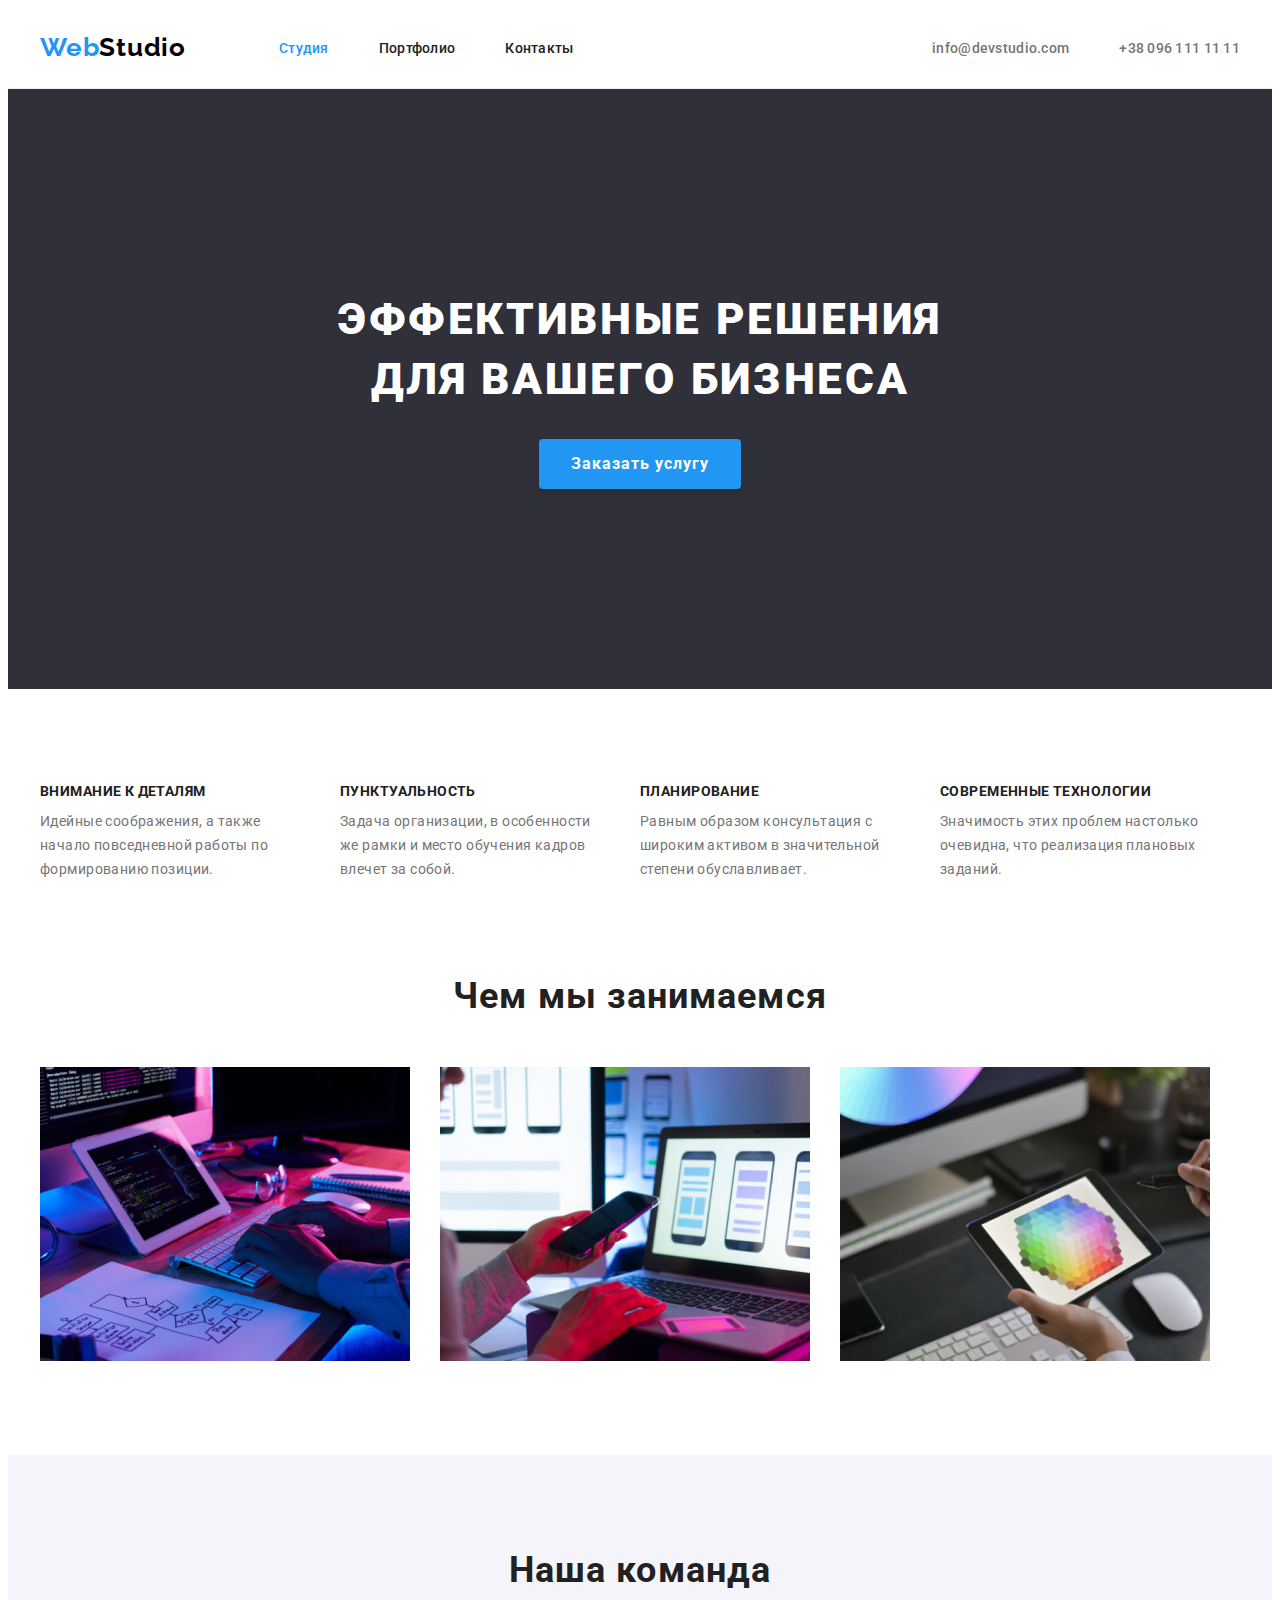
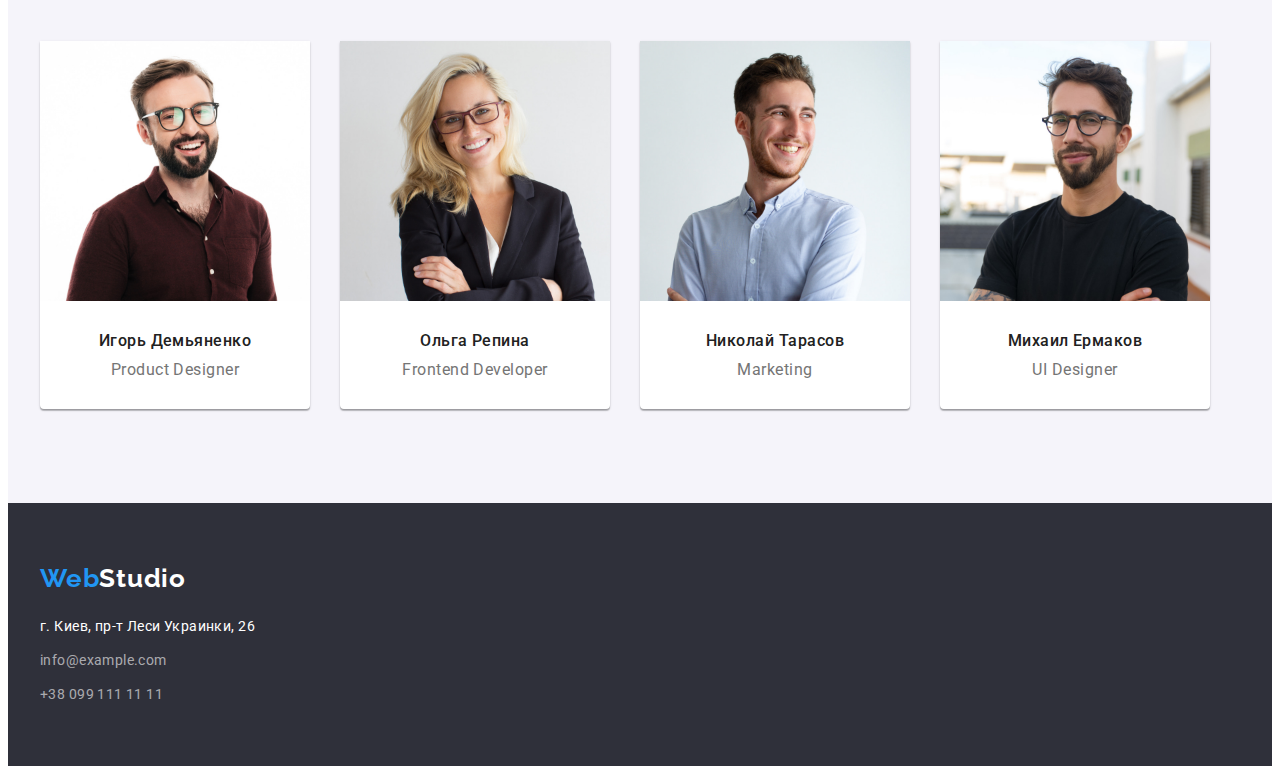
==== index.html @ 7beeae67 "Initial commit" ====
<!DOCTYPE html>
<html lang="ru">
  <head>
    <meta charset="UTF-8" />
    <meta http-equiv="X-UA-Compatible" content="IE=edge" />
    <meta name="viewport" content="width=device-width, initial-scale=1.0" />
    <title>WebStudio</title>
    <!-- Normolize start -->
    <link
      rel="stylesheet"
      href="https://cdnjs.cloudflare.com/ajax/libs/modern-normalize/1.1.0/modern-normalize.min.css"
      integrity="sha512-wpPYUAdjBVSE4KJnH1VR1HeZfpl1ub8YT/NKx4PuQ5NmX2tKuGu6U/JRp5y+Y8XG2tV+wKQpNHVUX03MfMFn9Q=="
      crossorigin="anonymous"
      referrerpolicy="no-referrer"
    />
    <!-- Normolize end -->
    <!-- Fonts stars -->
    <link rel="preconnect" href="https://fonts.googleapis.com" />
    <link rel="preconnect" href="https://fonts.gstatic.com" crossorigin />
    <link
      href="https://fonts.googleapis.com/css2?family=Raleway:wght@700&family=Roboto:wght@400;500;700;900&display=swap"
      rel="stylesheet"
    />
    <link rel="stylesheet" href="./css/style.css" />
    <!-- Fonts and -->
  </head>
  <body>
    <!--Hedear section-->
    <header class="header">
      <div class="container header-container">
        <nav class="header-nav">
          <a class="logo-link link" href="./index.html"
            ><span class="logo-header-style">Web</span>Studio</a
          >
          <ul class="header-list list">
            <li class="header-item sectiontem">
              <a class="header-link header-link-current link" href="./index.html">Студия</a>
            </li>
            <li class="header-item">
              <a class="header-link link" href="./portfolio.html">Портфолио</a>
            </li>
            <li class="header-item">
              <a class="header-link link" href="#">Контакты</a>
            </li>
          </ul>
        </nav>

        <ul class="header-contacts list">
          <li class="contacts-item">
            <a class="contacts-link-maill link" href="mailto:info@devstudio.com"
              >info@devstudio.com</a
            >
          </li>
          <li class="contacts-item">
            <a class="contacts-link link" href="tel:+380961111111">+38 096 111 11 11</a>
          </li>
        </ul>
      </div>
    </header>

    <!-- Main section -->
    <main>
      <!-- Hero section -->
      <section class="hero">
        <div class="container">
          <h1 class="main-title">Эффективные решения для вашего бизнеса</h1>
          <button class="hero-button" type="button">Заказать услугу</button>
        </div>
      </section>
      <!-- About section -->
      <section class="about section">
        <div class="container">
          <h2 class="visually-hidden">Особенности нашей компании</h2>
          <ul class="about-list list">
            <li class="about-item">
              <h3 class="about-title">Внимание к деталям</h3>
              <p class="about-uppertitle">
                Идейные соображения, а также начало повседневной работы по формированию позиции.
              </p>
            </li>
            <li class="about-item">
              <h3 class="about-title">Пунктуальность</h3>
              <p class="about-uppertitle">
                Задача организации, в особенности же рамки и место обучения кадров влечет за собой.
              </p>
            </li>
            <li class="about-item">
              <h3 class="about-title">Планирование</h3>
              <p class="about-uppertitle">
                Равным образом консультация с широким активом в значительной степени обуславливает.
              </p>
            </li>
            <li class="about-item">
              <h3 class="about-title">Современные технологии</h3>
              <p class="about-uppertitle">
                Значимость этих проблем настолько очевидна, что реализация плановых заданий.
              </p>
            </li>
          </ul>
        </div>
      </section>
      <!-- Our work -->
      <section class="our-work section">
        <div class="container">
          <h2 class="our-work-title">Чем мы занимаемся</h2>
          <ul class="our-work-list list">
            <li class="our-work-item">
              <img
                class="our-work-img"
                src="./img/our-work/img1.jpg"
                alt="Программист наберает код сайта на компьютере"
                width="370"
                height="294"
              />
            </li>
            <li class="our-work-item">
              <img
                class="our-work-img"
                src="./img/our-work/img2.jpg"
                alt="Программист  сравнивает макет с компьютера"
                width="370"
                height="294"
              />
            </li>
            <li class="our-work-item">
              <img
                class="our-work-img"
                src="./img/our-work/img3.jpg"
                alt="Программист выберает цвет из планшета"
                width="370"
                height="294"
              />
            </li>
          </ul>
        </div>
      </section>
      <!-- Our team -->
      <section class="our-team section">
        <div class="container">
          <h2 class="team-title">Наша команда</h2>
          <ul class="our-team-list list">
            <li class="our-team-item">
              <img
                class="our-team-link"
                src="./img/our-team/img1.jpg"
                alt="Фото Product Designer "
                width="270"
                height="260"
              />
              <div class="card">
                <h3 class="our-team-txt">Игорь Демьяненко</h3>
                <p class="speciality" lang="en">Product Designer</p>
              </div>
            </li>

            <li class="our-team-item">
              <img
                class="our-team-link"
                src="./img/our-team/img2.jpg"
                alt="Фото Frontend Developer"
                width="270"
                height="260"
              />
              <div class="card">
                <h3 class="our-team-txt">Ольга Репина</h3>
                <p class="speciality" lang="en">Frontend Developer</p>
              </div>
            </li>

            <li class="our-team-item">
              <img
                class="our-team-link"
                src="./img/our-team/img3.jpg"
                alt="Фото Marketing"
                width="270"
                height="260"
              />
              <div class="card">
                <h3 class="our-team-txt">Николай Тарасов</h3>
                <p class="speciality" lang="en">Marketing</p>
              </div>
            </li>

            <li class="our-team-item">
              <img
                class="our-team-link"
                src="./img/our-team/img4.jpg"
                alt="Фото UI Designer"
                width="270"
                height="260"
              />
              <div class="card">
                <h3 class="our-team-txt">Михаил Ермаков</h3>
                <p class="speciality" lang="en">UI Designer</p>
              </div>
            </li>
          </ul>
        </div>
      </section>
    </main>
    <!--Footer-->
    <footer class="footer">
      <div class="container footer-container">
        <a class="logo-link-footer link" href="./index.html"
          >Web<span class="logo-footer-style">Studio</span></a
        >
        <address class="contacts-adress">
          <ul class="footer-list list">
            <li class="footer-item">
              <a
                class="footer-link-adress link"
                href="https://goo.gl/maps/LD3qGKkn1cbZS82x6"
                target="_blank"
                rel="noopener noreferrer"
                >г. Киев, пр-т Леси Украинки, 26</a
              >
            </li>
            <li class="footer-item">
              <a class="footer-link link" href="mailto:info@example.com">info@example.com</a>
            </li>
            <li class="footer-item">
              <a class="footer-link link" href="tel:+380991111111">+38 099 111 11 11</a>
            </li>
          </ul>
        </address>
      </div>
    </footer>
  </body>
</html>
---- css/style.css ----
:root {
  /* ===============================Founts */
  --main-front: 'Roboto', sans-serif;
  --secondary-front: 'Raleway', sans-serif;
  /* ===============================Text colors */
  --contacts-txt-cl: rgba(255, 255, 255, 0.6);
  --maim-txt-cl: #212121;
  --p-txt-cl: #757575;
  --logo-txt-cl: #000000;
  /*=============================== bg colors */
  --dark-bg-cl: #2f303a;
  --our-team-bg-cl: #f5f4fa;
  --header-bg-cl: #ffffff;
  --button-bg-cl: #2196f3;
  --line-bg-cl: #e5e5e5;
  --button-main-bg-cl: #188ce8;
  /* ===============================Other color */
}

/* ==============================Reset styles */

h1,
h2,
h3,
h4,
h5,
h6,
p {
  margin: 0;
}
.link {
  text-decoration: none;
  color: currentColor;
}
.list {
  list-style: none;
  padding: 0;
  margin: 0;
}

body {
  font-family: var(--main-front);
  color: var(--maim-txt-cl);
  background-color: var(--header-bg-cl);
  font-size: 14px;
  letter-spacing: 0.03em;
}

.visually-hidden {
  position: absolute;
  width: 1px;
  height: 1px;
  margin: -1px;
  border: 0;
  padding: 0;

  white-space: nowrap;
  clip-path: inset(100%);
  clip: rect(0 0 0 0);
  overflow: hidden;
}
/* ==============================Base styles */

img {
  display: block;
  max-width: 100%;
  height: auto;
}

.section {
  padding-top: 94px;
  padding-bottom: 94px;
}

.container {
  width: 1200px;
  padding-left: 15px;
  padding-right: 15px;
  margin-left: auto;
  margin-right: auto;

  /* outline: 2px solid red;
  outline-offset: -2px; */
}

/* ==============================Hedear section */

.header {
  box-sizing: content-box;
  border-bottom: 1px solid #ececec;
}

.header-nav {
  margin-right: auto;
  display: flex;
  align-items: center;
}

.header-container {
  display: flex;
  align-items: center;
  padding-top: 24px;
  padding-bottom: 25px;
}

.header-list {
  display: flex;
}

.logo-link {
  font-family: var(--secondary-front);
  font-weight: 700;
  font-size: 26px;
  line-height: calc(31 / 26);
  letter-spacing: 0.03em;
  color: var(--logo-txt-cl);
  margin-right: 93px;
}

.logo-header-style {
  font-weight: 700;
  font-size: 26px;
  line-height: calc(31 / 26);
  letter-spacing: 0.03em;
  color: var(--button-bg-cl);
}

.header-item {
  margin-right: 50px;
}

.header-item:last-child {
  margin-right: 0;
}

.header-link {
  padding-top: 32px;
  padding-bottom: 32px;
  font-weight: 500;
  font-size: 14px;
  line-height: calc(16 / 14);
  letter-spacing: 0.02em;
  color: var(--maim-txt-cl);
}

.header-link:hover,
.header-link:focus,
.contacts-link-maill:hover,
.contacts-link-maill:focus,
.contacts-link:focus,
.contacts-link:hover {
  color: var(--button-bg-cl);
}

.header-link-current {
  color: var(--button-bg-cl);
}

.contacts-link {
  padding-top: 32px;
  padding-bottom: 32px;
  font-weight: 500;
  font-size: 14px;
  line-height: calc(16 / 14);
  letter-spacing: 0.02em;
  color: var(--p-txt-cl);
}

.header-contacts {
  display: flex;
}

.contacts-item + .contacts-item {
  margin-left: 50px;
}

.contacts-link-maill {
  padding-top: 32px;
  padding-bottom: 32px;
  font-weight: 500;
  font-size: 14px;
  line-height: calc(16 / 14);
  letter-spacing: 0.02em;
  color: var(--p-txt-cl);
}

/* ==============================Hero section */
.hero {
  background-color: var(--dark-bg-cl);
  text-align: center;
  padding: 200px 0;
}

.main-title {
  margin-bottom: 30px;
  margin-left: auto;
  margin-right: auto;
  font-weight: 900;
  font-size: 44px;
  width: 696px;
  line-height: calc(60 / 44);
  letter-spacing: 0.06em;
  color: var(--header-bg-cl);
  text-transform: uppercase;
}

.hero-button {
  padding-top: 10px;
  padding-right: 32px;
  padding-bottom: 10px;
  padding-left: 32px;
  font-family: inherit;
  font-weight: 700;
  font-size: 16px;
  line-height: calc(30 / 16);
  letter-spacing: 0.06em;
  color: var(--header-bg-cl);
  background-color: var(--button-bg-cl);
  cursor: pointer;
  box-shadow: 0px 4px 4px rgba(0, 0, 0, 0.15);
  border-radius: 4px;
  border: none;
}

.hero-button:hover,
.hero-button:focus {
  background-color: var(--button-main-bg-cl);
}

/* ==============================About section */

.about {
  padding-bottom: 0;
}

.about-list {
  display: flex;
  justify-content: flex-start;
  gap: 30px;
}

.about-item {
  flex-basis: 270px;
}

.about-title {
  margin-bottom: 10px;
  font-weight: 700;
  font-size: 14px;
  line-height: calc(16 / 14);
  letter-spacing: 0.03em;
  text-transform: uppercase;
  color: var(--maim-txt-cl);
}

.about-uppertitle {
  font-size: 14px;
  line-height: calc(24 / 14);
  letter-spacing: 0.03em;
  color: var(--p-txt-cl);
}

/* ==============================Our work+Our team */
.our-team {
  background-color: var(--our-team-bg-cl);
}

.our-team-item {
  background-color: var(--header-bg-cl);

  box-shadow: 0px 1px 3px rgba(0, 0, 0, 0.12), 0px 1px 1px rgba(0, 0, 0, 0.14),
    0px 2px 1px rgba(0, 0, 0, 0.2);
  border-radius: 0px 0px 4px 4px;
}

.our-work-list,
.our-team-list {
  display: flex;
  gap: 30px;
}

.our-work-title,
.team-title {
  margin-bottom: 50px;
  text-align: center;
  font-weight: 700;
  font-size: 36px;
  line-height: calc(42 / 36);
  letter-spacing: 0.03em;
  color: var(--maim-txt-cl);
}

.our-team-link {
  box-sizing: border-box;
}

.our-team-txt {
  margin-bottom: 10px;
  font-weight: 500;
  font-size: 16px;
  line-height: calc(19 / 16);
  letter-spacing: 0.03em;
  color: var(--maim-txt-cl);
}

.speciality {
  font-size: 16px;
  line-height: calc(19 / 16);
  letter-spacing: 0.03em;
  color: var(--p-txt-cl);
}

.card {
  padding: 30px 0;
  text-align: center;
}

/* ==============================Main Portfolio*/

.button-list {
  display: flex;
  justify-content: center;
  gap: 8px;
  margin-bottom: 50px;
}

.portfolio-btn {
  padding-top: 6px;
  padding-right: 22px;
  padding-bottom: 6px;
  padding-left: 22px;
  font-family: var(--main-front);
  font-weight: 500;
  font-size: 16px;
  line-height: calc(26 / 16);
  letter-spacing: 0.03em;
  color: var(--maim-txt-cl);
  background-color: var(--our-team-bg-cl);
  cursor: pointer;
  border: none;
  border-radius: 4px;
}

.portfolio-btn-title {
  padding-top: 6px;
  padding-right: 22px;
  padding-bottom: 6px;
  padding-left: 22px;
  font-family: var(--main-front);
  font-weight: 500;
  font-size: 16px;
  line-height: calc(26 / 16);
  letter-spacing: 0.03em;
  color: var(--header-bg-cl);
  background-color: var(--button-bg-cl);
  cursor: pointer;
  border: none;
  border-radius: 4px;
}

.portfolio-list {
  display: flex;
  gap: 30px;
  flex-wrap: wrap;
}

.portfolio-card {
  border-left: 1px solid #eeeeee;
  border-right: 1px solid #eeeeee;
  border-bottom: 1px solid #eeeeee;
  padding: 20px 24px;
}

.main-txt {
  font-size: 16px;
  line-height: calc(30 / 16);
  letter-spacing: 0.03em;
  color: var(--p-txt-cl);
}
.main-title-txt {
  font-weight: 700;
  font-size: 18px;
  line-height: calc(36 / 18);
  letter-spacing: 0.06em;
  color: var(--maim-txt-cl);
  margin-bottom: 4px;
}

.portfolio-btn:hover,
.portfolio-btn:focus {
  background-color: var(--button-bg-cl);
  color: var(--header-bg-cl);
}

/* ==============================Footer */
.logo-link-footer {
  font-family: var(--secondary-front);
  font-weight: 700;
  font-size: 26px;
  line-height: calc(31 / 26);
  letter-spacing: 0.03em;
  color: var(--button-bg-cl);
}

.logo-footer-style {
  font-weight: 700;
  font-size: 26px;
  line-height: calc(31 / 26);
  letter-spacing: 0.03em;
  color: var(--header-bg-cl);
}

.footer {
  background-color: var(--dark-bg-cl);
  padding-top: 60px;
  padding-bottom: 60px;
}

.footer-item {
  margin-bottom: 10px;
}

.footer-item:last-child {
  margin: 0;
}

.footer-link-adress {
  font-weight: 400;
  font-size: 14px;
  line-height: calc(24 / 14);
  letter-spacing: 0.03em;
  color: var(--header-bg-cl);
}

.footer-link {
  font-weight: 400;
  font-size: 14px;
  line-height: calc(24 / 14);
  letter-spacing: 0.03em;
  color: var(--contacts-txt-cl);
}

.contacts-adress {
  font-style: normal;
  margin-top: 20px;
}

.footer-link:hover,
.footer-link:focus {
  color: var(--header-bg-cl);
}
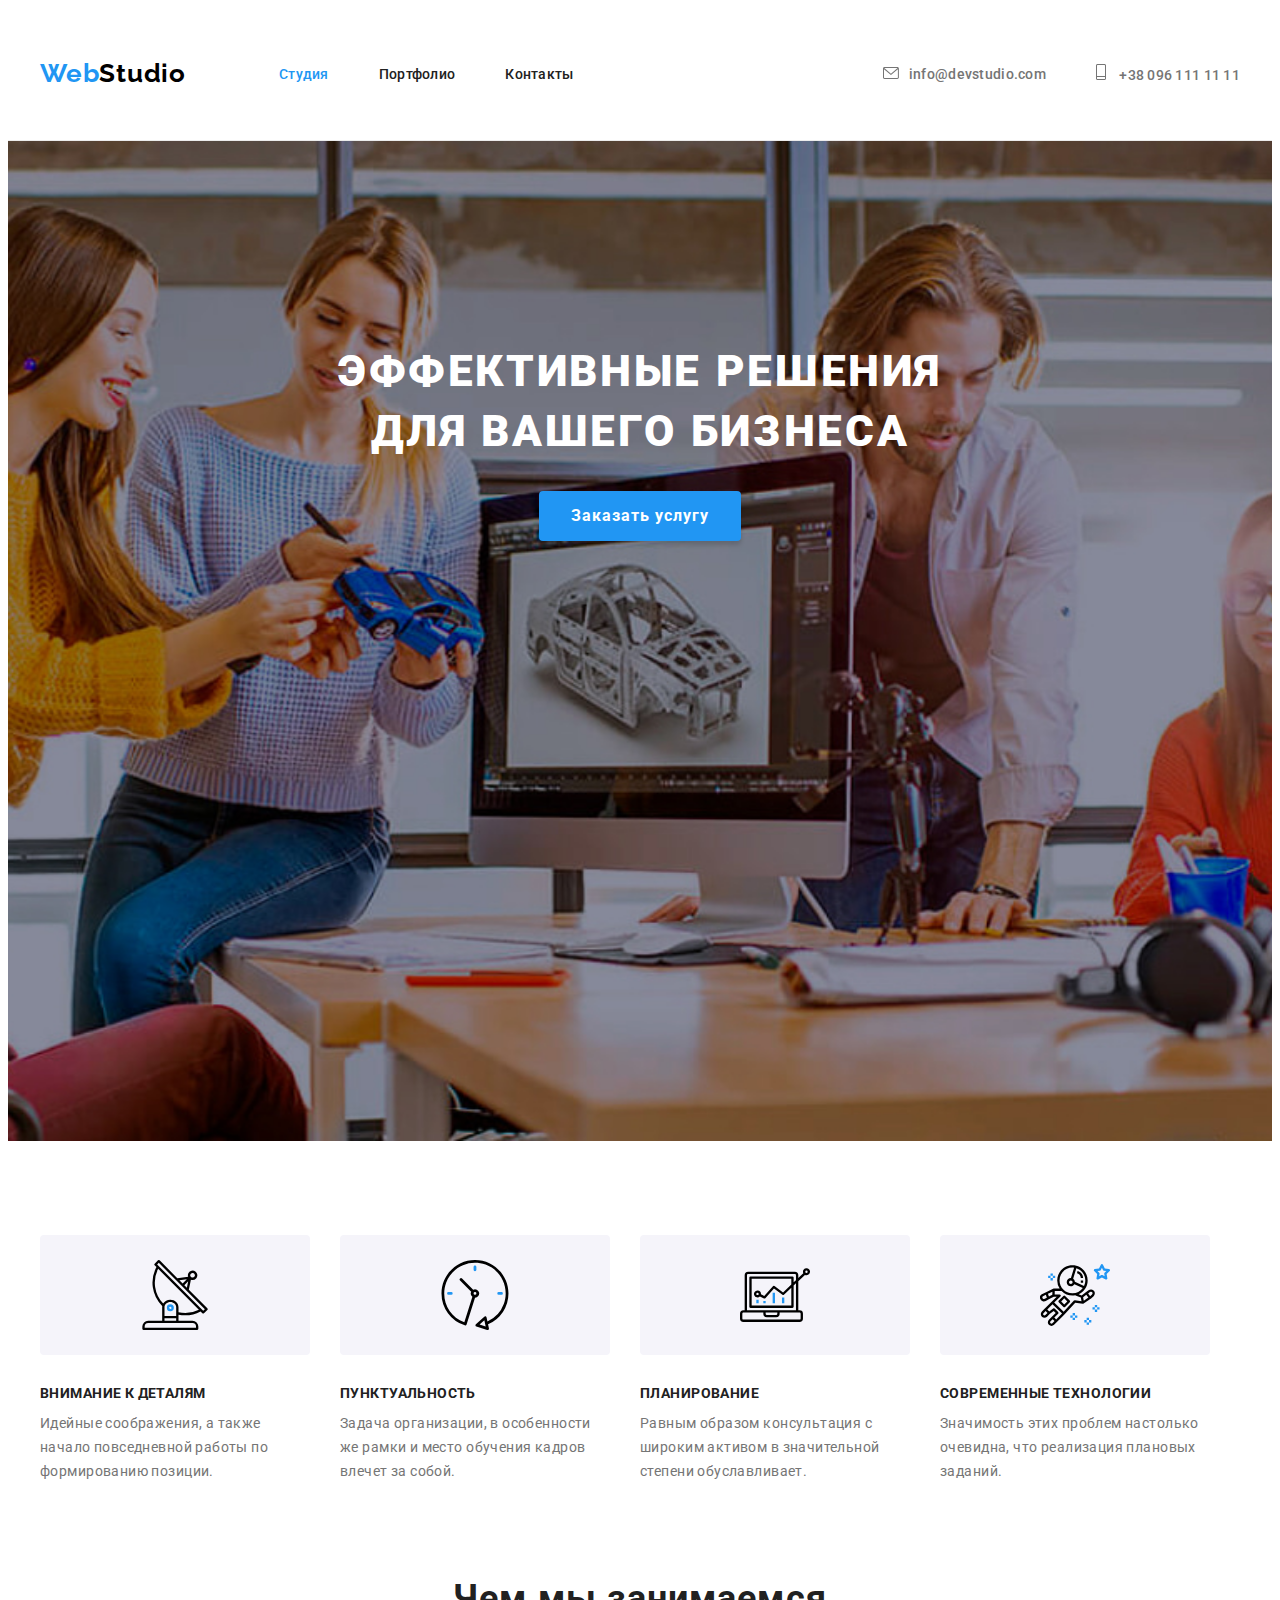
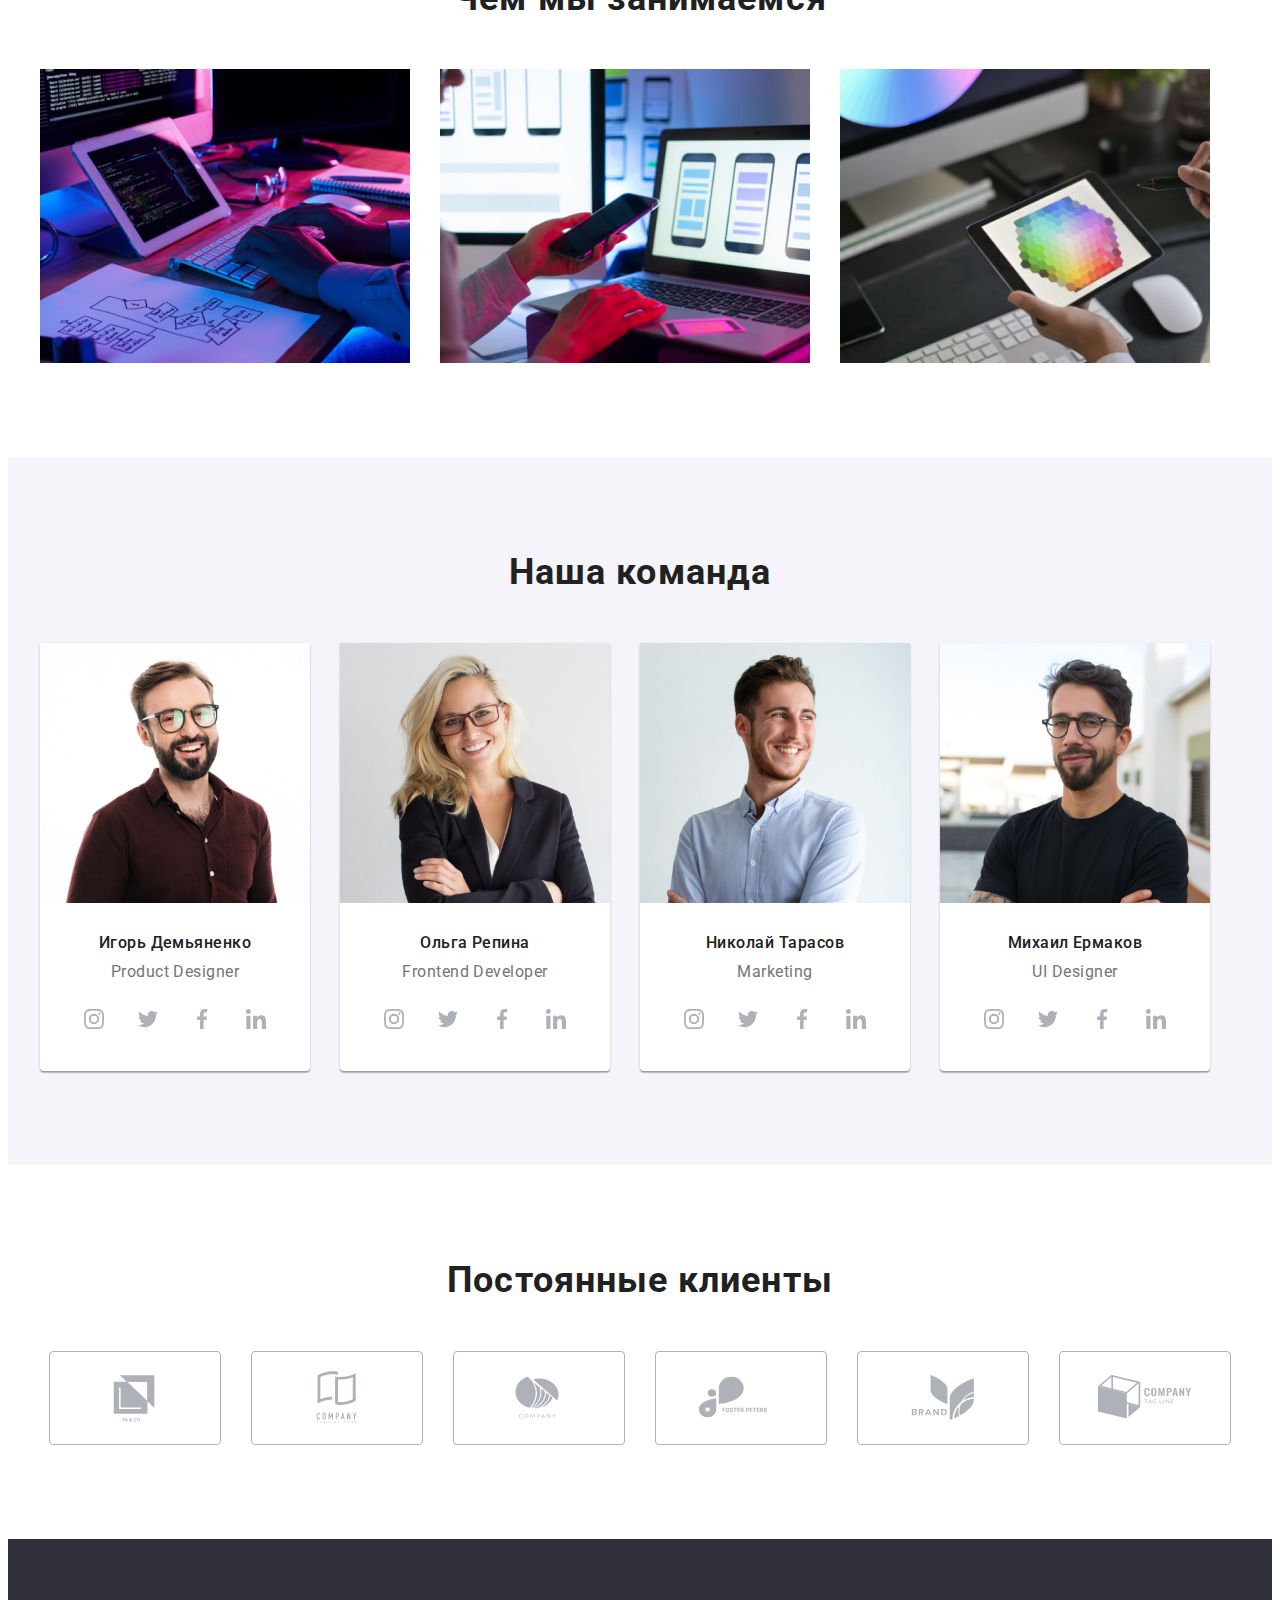
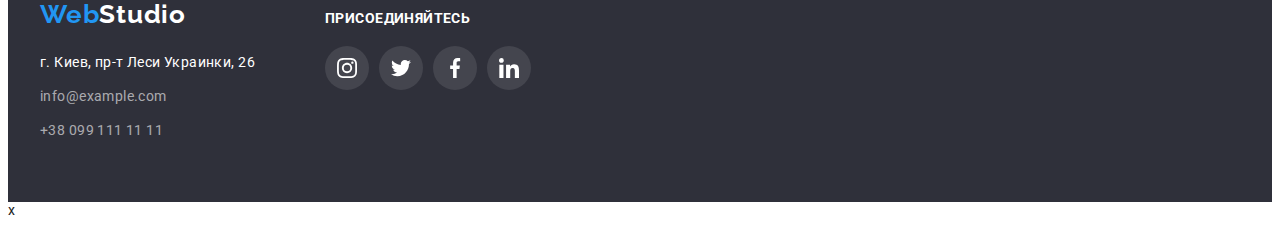
==== commit 885b5c94: "Дз 4 первая проверка" ====
--- a/index.html
+++ b/index.html
@@ -47,12 +47,19 @@
 
         <ul class="header-contacts list">
           <li class="contacts-item">
-            <a class="contacts-link-maill link" href="mailto:info@devstudio.com"
+            <a class="contacts-link-maill link" href="mailto:info@devstudio.com">
+              <svg class="header-icons" width="16" height="12">
+                <use href="./img/icons.svg#icon-envelope"></use></svg
               >info@devstudio.com</a
             >
           </li>
           <li class="contacts-item">
-            <a class="contacts-link link" href="tel:+380961111111">+38 096 111 11 11</a>
+            <a class="contacts-link link" href="tel:+380961111111">
+              <svg class="header-icons" width="10" height="16">
+                <use href="./img/icons.svg#icon-vector"></use>
+              </svg>
+              +38 096 111 11 11</a
+            >
           </li>
         </ul>
       </div>
@@ -61,7 +68,7 @@
     <!-- Main section -->
     <main>
       <!-- Hero section -->
-      <section class="hero">
+      <section class="hero hero-overley">
         <div class="container">
           <h1 class="main-title">Эффективные решения для вашего бизнеса</h1>
           <button class="hero-button" type="button">Заказать услугу</button>
@@ -73,24 +80,48 @@
           <h2 class="visually-hidden">Особенности нашей компании</h2>
           <ul class="about-list list">
             <li class="about-item">
+              <div class="about-image">
+                <svg class="about-image-info" width="70" height="70">
+                  <use href="./img/icons.svg#icon-antenna"></use>
+                </svg>
+              </div>
+
               <h3 class="about-title">Внимание к деталям</h3>
               <p class="about-uppertitle">
                 Идейные соображения, а также начало повседневной работы по формированию позиции.
               </p>
             </li>
             <li class="about-item">
+              <div class="about-image">
+                <svg class="about-image-info" width="70" height="70">
+                  <use href="./img/icons.svg#icon-clock"></use>
+                </svg>
+              </div>
+
               <h3 class="about-title">Пунктуальность</h3>
               <p class="about-uppertitle">
                 Задача организации, в особенности же рамки и место обучения кадров влечет за собой.
               </p>
             </li>
             <li class="about-item">
+              <div class="about-image">
+                <svg class="about-image-info" width="70" height="70">
+                  <use href="./img/icons.svg#icon-diagram"></use>
+                </svg>
+              </div>
+
               <h3 class="about-title">Планирование</h3>
               <p class="about-uppertitle">
                 Равным образом консультация с широким активом в значительной степени обуславливает.
               </p>
             </li>
             <li class="about-item">
+              <div class="about-image">
+                <svg class="about-image-info" width="70" height="70">
+                  <use href="./img/icons.svg#icon-astronaut"></use>
+                </svg>
+              </div>
+
               <h3 class="about-title">Современные технологии</h3>
               <p class="about-uppertitle">
                 Значимость этих проблем настолько очевидна, что реализация плановых заданий.
@@ -150,6 +181,60 @@
               <div class="card">
                 <h3 class="our-team-txt">Игорь Демьяненко</h3>
                 <p class="speciality" lang="en">Product Designer</p>
+                <ul class="socials list">
+                  <li class="socials-item">
+                    <a
+                      class="socials-link link"
+                      href="#"
+                      target="_blank"
+                      rel="noopener noreferrer"
+                      aria-label="instagream"
+                    >
+                      <svg class="socials-icon" width="20" height="20">
+                        <use href="./img/icons.svg#icon-instagram"></use>
+                      </svg>
+                    </a>
+                  </li>
+                  <li class="socials-item">
+                    <a
+                      class="socials-link link"
+                      href="#"
+                      target="_blank"
+                      rel="noopener noreferrer"
+                      aria-label="twitter"
+                    >
+                      <svg class="socials-icon" width="20" height="20">
+                        <use href="./img/icons.svg#icon-twitter"></use>
+                      </svg>
+                    </a>
+                  </li>
+                  <li class="socials-item">
+                    <a
+                      class="socials-link link"
+                      href="#"
+                      target="_blank"
+                      rel="noopener noreferrer"
+                      aria-label="facebook"
+                    >
+                      <svg class="socials-icon" width="20" height="20">
+                        <use href="./img/icons.svg#icon-facebook"></use>
+                      </svg>
+                    </a>
+                  </li>
+                  <li class="socials-item">
+                    <a
+                      class="socials-link link"
+                      href="#"
+                      target="_blank"
+                      rel="noopener noreferrer"
+                      aria-label="linkedin"
+                    >
+                      <svg class="socials-icon" width="20" height="20">
+                        <use href="./img/icons.svg#icon-linkedin"></use>
+                      </svg>
+                    </a>
+                  </li>
+                </ul>
               </div>
             </li>
 
@@ -164,6 +249,60 @@
               <div class="card">
                 <h3 class="our-team-txt">Ольга Репина</h3>
                 <p class="speciality" lang="en">Frontend Developer</p>
+                <ul class="socials list">
+                  <li class="socials-item">
+                    <a
+                      class="socials-link link"
+                      href="#"
+                      target="_blank"
+                      rel="noopener noreferrer"
+                      aria-label="instagream"
+                    >
+                      <svg class="socials-icon" width="20" height="20">
+                        <use href="./img/icons.svg#icon-instagram"></use>
+                      </svg>
+                    </a>
+                  </li>
+                  <li class="socials-item">
+                    <a
+                      class="socials-link link"
+                      href="#"
+                      target="_blank"
+                      rel="noopener noreferrer"
+                      aria-label="twitter"
+                    >
+                      <svg class="socials-icon" width="20" height="20">
+                        <use href="./img/icons.svg#icon-twitter"></use>
+                      </svg>
+                    </a>
+                  </li>
+                  <li class="socials-item">
+                    <a
+                      class="socials-link link"
+                      href="#"
+                      target="_blank"
+                      rel="noopener noreferrer"
+                      aria-label="facebook"
+                    >
+                      <svg class="socials-icon" width="20" height="20">
+                        <use href="./img/icons.svg#icon-facebook"></use>
+                      </svg>
+                    </a>
+                  </li>
+                  <li class="socials-item">
+                    <a
+                      class="socials-link link"
+                      href="#"
+                      target="_blank"
+                      rel="noopener noreferrer"
+                      aria-label="linkedin"
+                    >
+                      <svg class="socials-icon" width="20" height="20">
+                        <use href="./img/icons.svg#icon-linkedin"></use>
+                      </svg>
+                    </a>
+                  </li>
+                </ul>
               </div>
             </li>
 
@@ -178,6 +317,60 @@
               <div class="card">
                 <h3 class="our-team-txt">Николай Тарасов</h3>
                 <p class="speciality" lang="en">Marketing</p>
+                <ul class="socials list">
+                  <li class="socials-item">
+                    <a
+                      class="socials-link link"
+                      href="#"
+                      target="_blank"
+                      rel="noopener noreferrer"
+                      aria-label="instagream"
+                    >
+                      <svg class="socials-icon" width="20" height="20">
+                        <use href="./img/icons.svg#icon-instagram"></use>
+                      </svg>
+                    </a>
+                  </li>
+                  <li class="socials-item">
+                    <a
+                      class="socials-link link"
+                      href="#"
+                      target="_blank"
+                      rel="noopener noreferrer"
+                      aria-label="twitter"
+                    >
+                      <svg class="socials-icon" width="20" height="20">
+                        <use href="./img/icons.svg#icon-twitter"></use>
+                      </svg>
+                    </a>
+                  </li>
+                  <li class="socials-item">
+                    <a
+                      class="socials-link link"
+                      href="#"
+                      target="_blank"
+                      rel="noopener noreferrer"
+                      aria-label="facebook"
+                    >
+                      <svg class="socials-icon" width="20" height="20">
+                        <use href="./img/icons.svg#icon-facebook"></use>
+                      </svg>
+                    </a>
+                  </li>
+                  <li class="socials-item">
+                    <a
+                      class="socials-link link"
+                      href="#"
+                      target="_blank"
+                      rel="noopener noreferrer"
+                      aria-label="linkedin"
+                    >
+                      <svg class="socials-icon" width="20" height="20">
+                        <use href="./img/icons.svg#icon-linkedin"></use>
+                      </svg>
+                    </a>
+                  </li>
+                </ul>
               </div>
             </li>
 
@@ -192,38 +385,233 @@
               <div class="card">
                 <h3 class="our-team-txt">Михаил Ермаков</h3>
                 <p class="speciality" lang="en">UI Designer</p>
+                <ul class="socials list">
+                  <li class="socials-item">
+                    <a
+                      class="socials-link link"
+                      href="#"
+                      target="_blank"
+                      rel="noopener noreferrer"
+                      aria-label="instagream"
+                    >
+                      <svg class="socials-icon" width="20" height="20">
+                        <use href="./img/icons.svg#icon-instagram"></use>
+                      </svg>
+                    </a>
+                  </li>
+                  <li class="socials-item">
+                    <a
+                      class="socials-link link"
+                      href="#"
+                      target="_blank"
+                      rel="noopener noreferrer"
+                      aria-label="twitter"
+                    >
+                      <svg class="socials-icon" width="20" height="20">
+                        <use href="./img/icons.svg#icon-twitter"></use>
+                      </svg>
+                    </a>
+                  </li>
+                  <li class="socials-item">
+                    <a
+                      class="socials-link link"
+                      href="#"
+                      target="_blank"
+                      rel="noopener noreferrer"
+                      aria-label="facebook"
+                    >
+                      <svg class="socials-icon" width="20" height="20">
+                        <use href="./img/icons.svg#icon-facebook"></use>
+                      </svg>
+                    </a>
+                  </li>
+                  <li class="socials-item">
+                    <a
+                      class="socials-link link"
+                      href="#"
+                      target="_blank"
+                      rel="noopener noreferrer"
+                      aria-label="linkedin"
+                    >
+                      <svg class="socials-icon" width="20" height="20">
+                        <use href="./img/icons.svg#icon-linkedin"></use>
+                      </svg>
+                    </a>
+                  </li>
+                </ul>
               </div>
             </li>
           </ul>
         </div>
+      </section>
+      <!-- Our clients -->
+      <section class="our-clients section">
+        <h2 class="our-clients-title">Постоянные клиенты</h2>
+        <ul class="our-clients-list list">
+          <li class="our-clients-item">
+            <a
+              class="our-clients-link"
+              href="#"
+              target="_blank"
+              rel="noopener noreferrer"
+              aria-label="company"
+              ><div class="our-clients-image">
+                <svg class="our-clients-icon" width="106" height="60">
+                  <use href="./img/icons.svg#icon-logo1"></use>
+                </svg></div
+            ></a>
+          </li>
+
+          <li class="our-clients-item">
+            <a
+              class="our-clients-link"
+              href="#"
+              target="_blank"
+              rel="noopener noreferrer"
+              aria-label="company"
+              ><div class="our-clients-image">
+                <svg class="our-clients-icon" width="106" height="60">
+                  <use href="./img/icons.svg#icon-logo2"></use>
+                </svg></div
+            ></a>
+          </li>
+
+          <li class="our-clients-item">
+            <a
+              class="our-clients-link"
+              href="#"
+              target="_blank"
+              rel="noopener noreferrer"
+              aria-label="company"
+              ><div class="our-clients-image">
+                <svg class="our-clients-icon" width="106" height="60">
+                  <use href="./img/icons.svg#icon-logo3"></use>
+                </svg></div
+            ></a>
+          </li>
+
+          <li class="our-clients-item">
+            <a
+              class="our-clients-link"
+              href="#"
+              target="_blank"
+              rel="noopener noreferrer"
+              aria-label="company"
+              ><div class="our-clients-image">
+                <svg class="our-clients-icon" width="106" height="60">
+                  <use href="./img/icons.svg#icon-logo4"></use>
+                </svg></div
+            ></a>
+          </li>
+
+          <li class="our-clients-item">
+            <a
+              class="our-clients-link"
+              href="#"
+              target="_blank"
+              rel="noopener noreferrer"
+              aria-label="company"
+              ><div class="our-clients-image">
+                <svg class="our-clients-icon" width="106" height="60">
+                  <use href="./img/icons.svg#icon-logo5"></use>
+                </svg></div
+            ></a>
+          </li>
+
+          <li class="our-clients-item">
+            <a
+              class="our-clients-link"
+              href="#"
+              target="_blank"
+              rel="noopener noreferrer"
+              aria-label="company"
+              ><div class="our-clients-image">
+                <svg class="our-clients-icon" width="106" height="60">
+                  <use href="./img/icons.svg#icon-logo6"></use>
+                </svg></div
+            ></a>
+          </li>
+        </ul>
       </section>
     </main>
     <!--Footer-->
     <footer class="footer">
       <div class="container footer-container">
-        <a class="logo-link-footer link" href="./index.html"
-          >Web<span class="logo-footer-style">Studio</span></a
-        >
-        <address class="contacts-adress">
-          <ul class="footer-list list">
-            <li class="footer-item">
+        <div class="footer-address">
+          <a class="logo-link-footer link" href="./index.html"
+            >Web<span class="logo-footer-style">Studio</span></a
+          >
+          <address class="contacts-adress">
+            <ul class="footer-list list">
+              <li class="footer-item">
+                <a
+                  class="footer-link-adress link"
+                  href="https://goo.gl/maps/LD3qGKkn1cbZS82x6"
+                  target="_blank"
+                  rel="noopener noreferrer"
+                  >г. Киев, пр-т Леси Украинки, 26</a
+                >
+              </li>
+              <li class="footer-item">
+                <a class="footer-link link" href="mailto:info@example.com">info@example.com</a>
+              </li>
+              <li class="footer-item">
+                <a class="footer-link link" href="tel:+380991111111">+38 099 111 11 11</a>
+              </li>
+            </ul>
+          </address>
+        </div>
+        <div class="footer-icons">
+          <h2 class="footer-icons-txt">присоединяйтесь</h2>
+          <ul class="footer-icons-list list">
+            <li class="footer-icons-item">
               <a
-                class="footer-link-adress link"
-                href="https://goo.gl/maps/LD3qGKkn1cbZS82x6"
+                class="footer-icons-link"
+                href="#"
                 target="_blank"
                 rel="noopener noreferrer"
-                >г. Киев, пр-т Леси Украинки, 26</a
-              >
-            </li>
-            <li class="footer-item">
-              <a class="footer-link link" href="mailto:info@example.com">info@example.com</a>
-            </li>
-            <li class="footer-item">
-              <a class="footer-link link" href="tel:+380991111111">+38 099 111 11 11</a>
+                aria-label="instagream"
+                ><svg class="footer-icon" width="20" height="20">
+                  <use href="./img/icons.svg#icon-instagram"></use></svg
+              ></a>
+            </li>
+            <li>
+              <a
+                class="footer-icons-link"
+                href="#"
+                target="_blank"
+                rel="noopener noreferrer"
+                aria-label="twitter"
+                ><svg class="footer-icon" width="20" height="20">
+                  <use href="./img/icons.svg#icon-twitter"></use></svg
+              ></a>
+            </li>
+            <li>
+              <a
+                class="footer-icons-link"
+                href="#"
+                target="_blank"
+                rel="noopener noreferrer"
+                aria-label="facebook"
+                ><svg class="footer-icon" width="20" height="20">
+                  <use href="./img/icons.svg#icon-facebook"></use></svg
+              ></a>
+            </li>
+            <li>
+              <a
+                class="footer-icons-link"
+                href="#"
+                target="_blank"
+                rel="noopener noreferrer"
+                aria-label="linkedin"
+                ><svg class="footer-icon" width="20" height="20">
+                  <use href="./img/icons.svg#icon-linkedin"></use></svg
+              ></a>
             </li>
           </ul>
-        </address>
+        </div>
       </div>
     </footer>
   </body>
 </html>
+x
--- a/css/style.css
+++ b/css/style.css
@@ -14,6 +14,7 @@
   --button-bg-cl: #2196f3;
   --line-bg-cl: #e5e5e5;
   --button-main-bg-cl: #188ce8;
+  --icons-bg-cl: #afb1b8;
   /* ===============================Other color */
 }
 
@@ -78,9 +79,6 @@
   padding-right: 15px;
   margin-left: auto;
   margin-right: auto;
-
-  /* outline: 2px solid red;
-  outline-offset: -2px; */
 }
 
 /* ==============================Hedear section */
@@ -168,10 +166,16 @@
 
 .header-contacts {
   display: flex;
+  align-items: center;
 }
 
 .contacts-item + .contacts-item {
   margin-left: 50px;
+}
+
+.contacts-item {
+  display: flex;
+  align-items: center;
 }
 
 .contacts-link-maill {
@@ -185,8 +189,19 @@
 }
 
 /* ==============================Hero section */
+.hero-overley {
+  max-width: 1600px;
+  height: 600px;
+  background-image: url(../img/hero/img-hero.jpg);
+  background-color: rgba(47, 48, 58, 0.4);
+  background-repeat: no-repeat;
+  background-position: center;
+  background-size: cover;
+  margin-left: auto;
+  margin-right: auto;
+}
+
 .hero {
-  background-color: var(--dark-bg-cl);
   text-align: center;
   padding: 200px 0;
 }
@@ -242,8 +257,8 @@
 .about-item {
   flex-basis: 270px;
 }
-
 .about-title {
+  margin-top: 30px;
   margin-bottom: 10px;
   font-weight: 700;
   font-size: 14px;
@@ -280,7 +295,8 @@
 }
 
 .our-work-title,
-.team-title {
+.team-title,
+.our-clients-title {
   margin-bottom: 50px;
   text-align: center;
   font-weight: 700;
@@ -304,6 +320,7 @@
 }
 
 .speciality {
+  margin-bottom: 16px;
   font-size: 16px;
   line-height: calc(19 / 16);
   letter-spacing: 0.03em;
@@ -392,6 +409,48 @@
   color: var(--header-bg-cl);
 }
 
+.button-item:focus,
+.button-item:hover {
+  box-shadow: 0px 1px 1px rgba(0, 0, 0, 0.12), 0px 4px 4px rgba(0, 0, 0, 0.06),
+    1px 4px 6px rgba(0, 0, 0, 0.16);
+}
+
+/* ===========================Our clients */
+
+.our-clients-list {
+  display: flex;
+  align-items: center;
+  justify-content: center;
+  gap: 30px;
+}
+
+.our-clients-image {
+  display: flex;
+  align-items: center;
+  justify-content: center;
+  width: 170px;
+  height: 92px;
+  border: 1px solid var(--icons-bg-cl);
+  border-radius: 4px;
+}
+
+.our-clients-icon {
+  fill: var(--icons-bg-cl);
+}
+
+.our-clients-image:hover,
+.our-clients-image:focus {
+  border: 1px solid var(--button-bg-cl);
+}
+
+.our-clients-image:hover .our-clients-icon {
+  fill: var(--button-bg-cl);
+}
+
+.our-clients-image:focus .socials-icon {
+  fill: var(--button-bg-cl);
+}
+
 /* ==============================Footer */
 .logo-link-footer {
   font-family: var(--secondary-front);
@@ -415,11 +474,16 @@
   padding-top: 60px;
   padding-bottom: 60px;
 }
-
+.footer-container {
+  display: flex;
+  align-items: baseline;
+}
+.contacts-adress {
+  margin-right: 70px;
+}
 .footer-item {
   margin-bottom: 10px;
 }
-
 .footer-item:last-child {
   margin: 0;
 }
@@ -449,3 +513,94 @@
 .footer-link:focus {
   color: var(--header-bg-cl);
 }
+
+/* ================================Socials icons */
+.socials {
+  display: flex;
+  justify-content: center;
+  gap: 10px;
+}
+
+.socials-link {
+  display: flex;
+  align-items: center;
+  justify-content: center;
+  width: 44px;
+  height: 44px;
+  background-color: var(--header-bg-cl);
+  border-radius: 50%;
+}
+
+.socials-icon {
+  fill: var(--icons-bg-cl);
+}
+
+.socials-link:hover,
+.socials-link:focus {
+  background-color: var(--button-bg-cl);
+}
+
+.socials-link:hover .socials-icon {
+  fill: var(--header-bg-cl);
+}
+
+.socials-link:focus .socials-icon {
+  fill: var(--header-bg-cl);
+}
+
+/* =====================================Image About section  */
+
+.about-image {
+  display: block;
+  width: 270px;
+  height: 120px;
+
+  background-color: var(--our-team-bg-cl);
+  border-radius: 4px;
+}
+
+.about-image {
+  display: flex;
+  justify-content: center;
+  align-items: center;
+}
+
+/* ===========================================Header-icons */
+.header-icons {
+  fill: currentColor;
+  margin-right: 10px;
+}
+
+/*=========================================== Footer-icons */
+
+.footer-icons-list {
+  display: flex;
+  gap: 10px;
+}
+
+.footer-icons-txt {
+  margin-bottom: 20px;
+  font-size: 14px;
+  line-height: calc(16 / 14);
+  text-transform: uppercase;
+  color: var(--header-bg-cl);
+}
+
+.footer-icons-link {
+  display: flex;
+  align-items: center;
+  justify-content: center;
+  width: 44px;
+  height: 44px;
+  background-color: rgba(255, 255, 255, 0.1);
+  border-radius: 50%;
+}
+
+.footer-icon {
+  fill: var(--header-bg-cl);
+}
+
+.footer-icons-link:hover,
+.footer-icons-link:focus {
+  background-color: var(--button-bg-cl);
+}
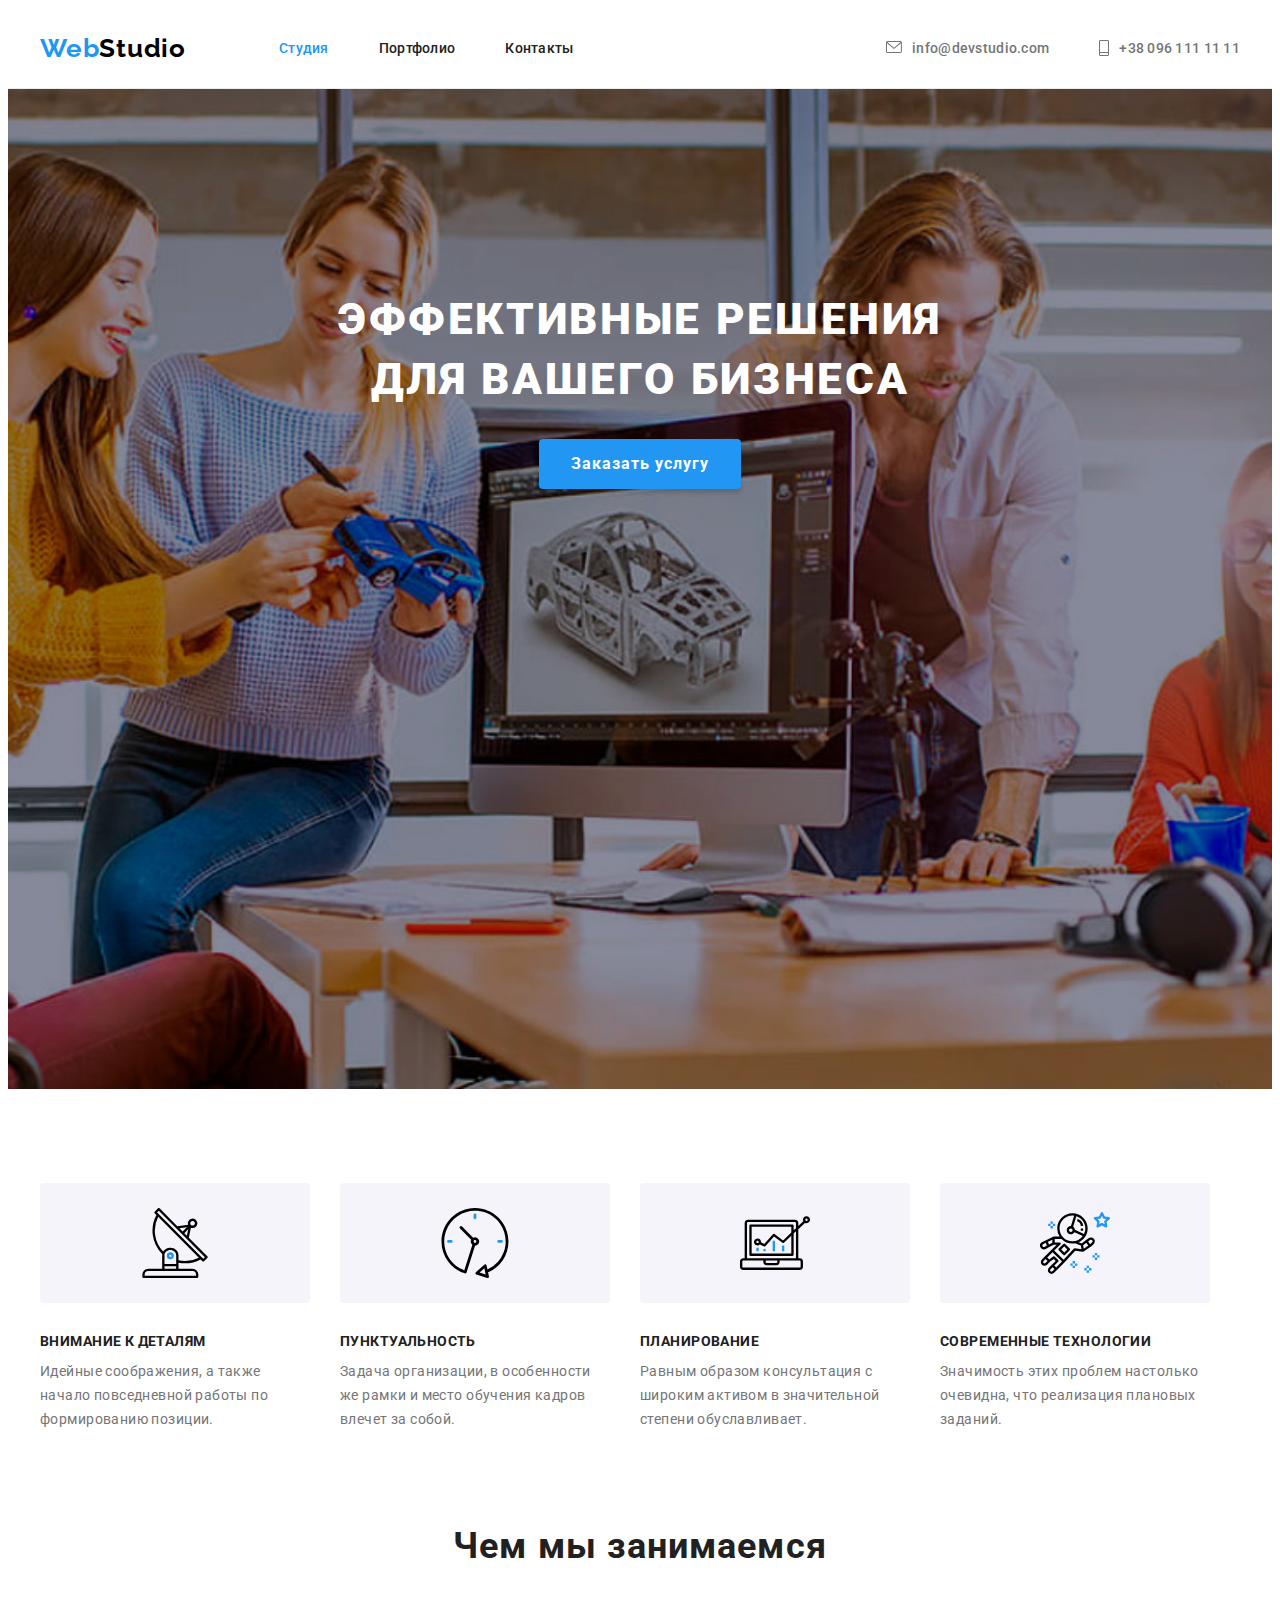
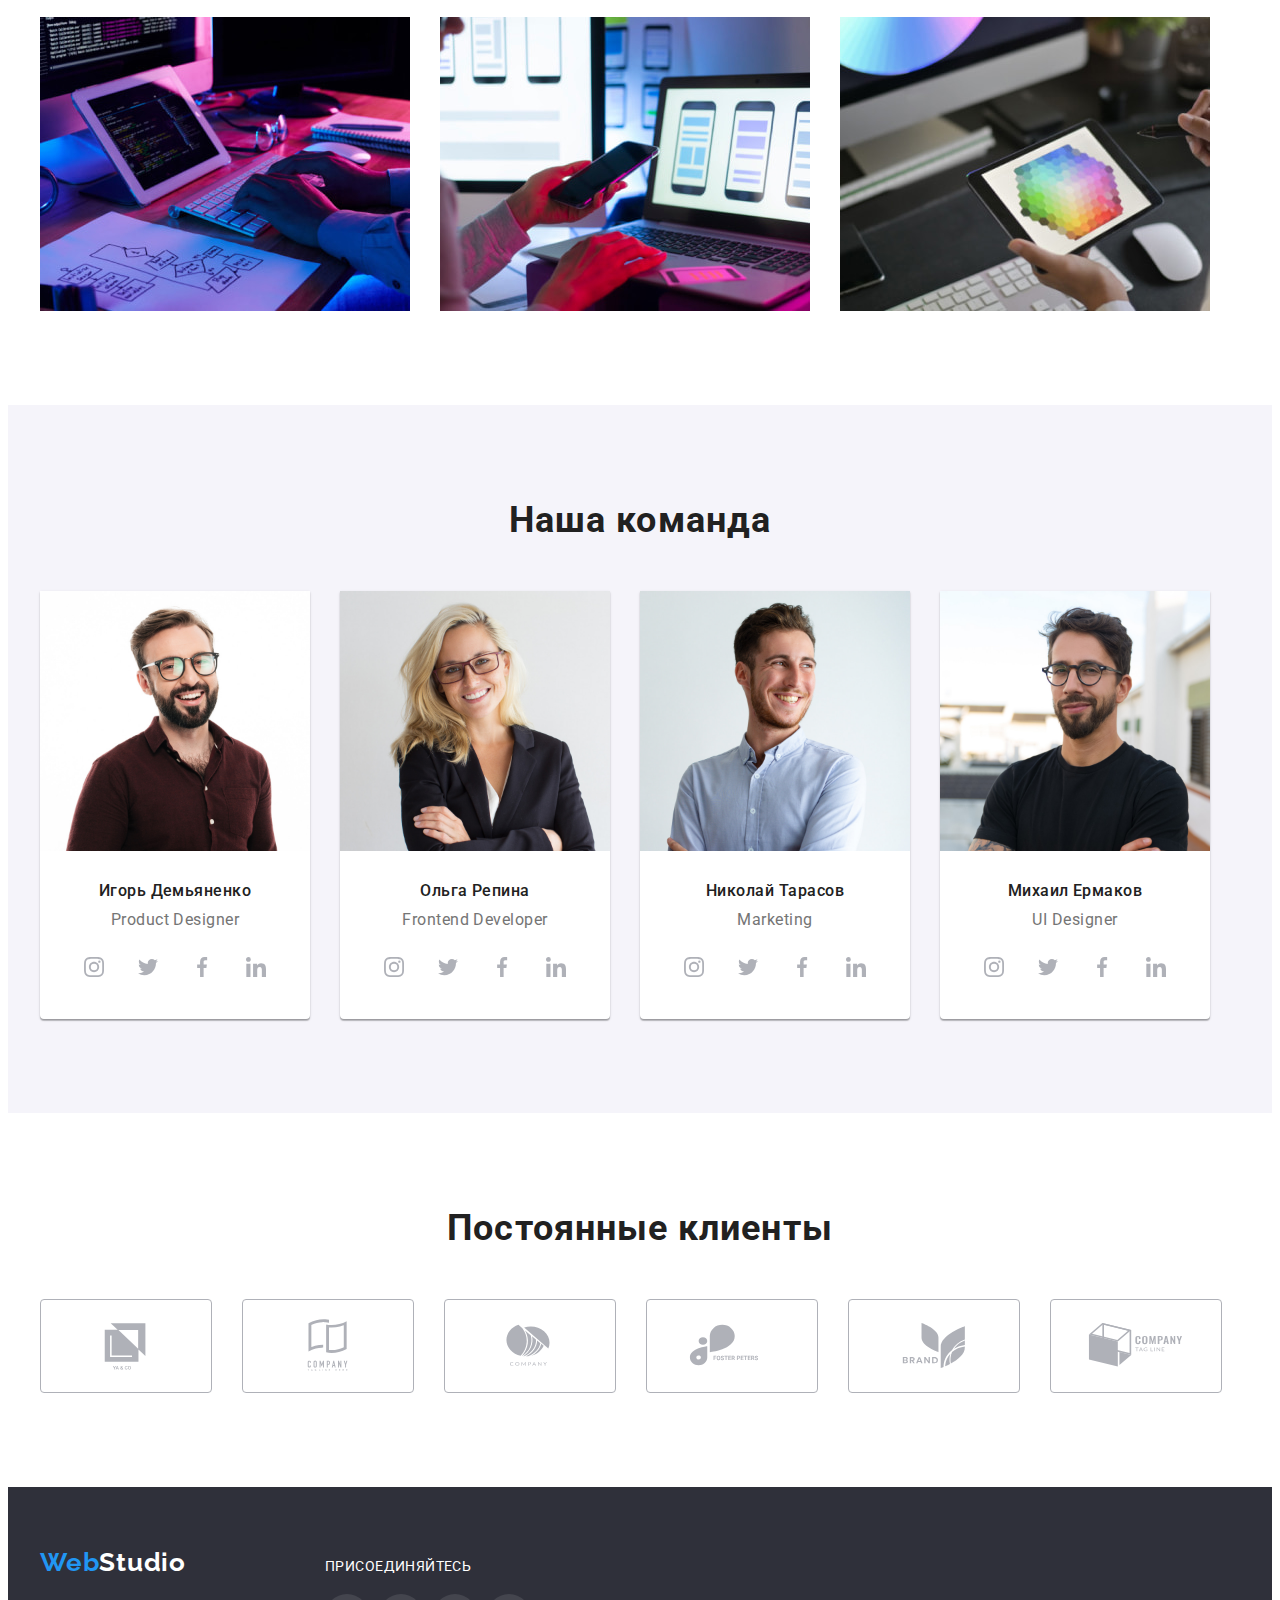
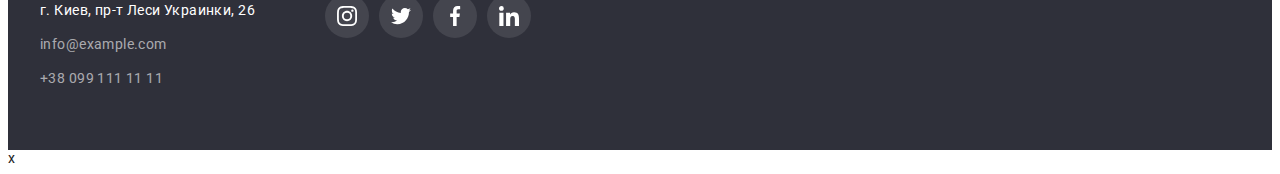
==== commit ce3af525: "Исправления ошибок в css" ====
--- a/index.html
+++ b/index.html
@@ -447,91 +447,87 @@
       <!-- Our clients -->
       <section class="our-clients section">
         <h2 class="our-clients-title">Постоянные клиенты</h2>
-        <ul class="our-clients-list list">
-          <li class="our-clients-item">
-            <a
-              class="our-clients-link"
-              href="#"
-              target="_blank"
-              rel="noopener noreferrer"
-              aria-label="company"
-              ><div class="our-clients-image">
+        <div class="container">
+          <ul class="our-clients-list list">
+            <li class="our-clients-item">
+              <a
+                class="our-clients-link"
+                href="#"
+                target="_blank"
+                rel="noopener noreferrer"
+                aria-label="company"
+              >
                 <svg class="our-clients-icon" width="106" height="60">
-                  <use href="./img/icons.svg#icon-logo1"></use>
-                </svg></div
-            ></a>
-          </li>
-
-          <li class="our-clients-item">
-            <a
-              class="our-clients-link"
-              href="#"
-              target="_blank"
-              rel="noopener noreferrer"
-              aria-label="company"
-              ><div class="our-clients-image">
+                  <use href="./img/icons.svg#icon-logo1"></use></svg
+              ></a>
+            </li>
+
+            <li class="our-clients-item">
+              <a
+                class="our-clients-link"
+                href="#"
+                target="_blank"
+                rel="noopener noreferrer"
+                aria-label="company"
+              >
                 <svg class="our-clients-icon" width="106" height="60">
-                  <use href="./img/icons.svg#icon-logo2"></use>
-                </svg></div
-            ></a>
-          </li>
-
-          <li class="our-clients-item">
-            <a
-              class="our-clients-link"
-              href="#"
-              target="_blank"
-              rel="noopener noreferrer"
-              aria-label="company"
-              ><div class="our-clients-image">
+                  <use href="./img/icons.svg#icon-logo2"></use></svg
+              ></a>
+            </li>
+
+            <li class="our-clients-item">
+              <a
+                class="our-clients-link"
+                href="#"
+                target="_blank"
+                rel="noopener noreferrer"
+                aria-label="company"
+              >
                 <svg class="our-clients-icon" width="106" height="60">
-                  <use href="./img/icons.svg#icon-logo3"></use>
-                </svg></div
-            ></a>
-          </li>
-
-          <li class="our-clients-item">
-            <a
-              class="our-clients-link"
-              href="#"
-              target="_blank"
-              rel="noopener noreferrer"
-              aria-label="company"
-              ><div class="our-clients-image">
+                  <use href="./img/icons.svg#icon-logo3"></use></svg
+              ></a>
+            </li>
+
+            <li class="our-clients-item">
+              <a
+                class="our-clients-link"
+                href="#"
+                target="_blank"
+                rel="noopener noreferrer"
+                aria-label="company"
+              >
                 <svg class="our-clients-icon" width="106" height="60">
-                  <use href="./img/icons.svg#icon-logo4"></use>
-                </svg></div
-            ></a>
-          </li>
-
-          <li class="our-clients-item">
-            <a
-              class="our-clients-link"
-              href="#"
-              target="_blank"
-              rel="noopener noreferrer"
-              aria-label="company"
-              ><div class="our-clients-image">
+                  <use href="./img/icons.svg#icon-logo4"></use></svg
+              ></a>
+            </li>
+
+            <li class="our-clients-item">
+              <a
+                class="our-clients-link"
+                href="#"
+                target="_blank"
+                rel="noopener noreferrer"
+                aria-label="company"
+              >
                 <svg class="our-clients-icon" width="106" height="60">
-                  <use href="./img/icons.svg#icon-logo5"></use>
-                </svg></div
-            ></a>
-          </li>
-
-          <li class="our-clients-item">
-            <a
-              class="our-clients-link"
-              href="#"
-              target="_blank"
-              rel="noopener noreferrer"
-              aria-label="company"
-              ><div class="our-clients-image">
+                  <use href="./img/icons.svg#icon-logo5"></use></svg
+              ></a>
+            </li>
+
+            <li class="our-clients-item">
+              <a
+                class="our-clients-link"
+                href="#"
+                target="_blank"
+                rel="noopener noreferrer"
+                aria-label="company"
+              >
                 <svg class="our-clients-icon" width="106" height="60">
-                  <use href="./img/icons.svg#icon-logo6"></use>
-                </svg></div
-            ></a>
-          </li>
-        </ul>
+                  <use href="./img/icons.svg#icon-logo6"></use></svg
+              ></a>
+            </li>
+          </ul>
+        </div>
       </section>
     </main>
     <!--Footer-->
@@ -562,7 +558,7 @@
           </address>
         </div>
         <div class="footer-icons">
-          <h2 class="footer-icons-txt">присоединяйтесь</h2>
+          <p class="footer-icons-txt">присоединяйтесь</p>
           <ul class="footer-icons-list list">
             <li class="footer-icons-item">
               <a
@@ -575,7 +571,7 @@
                   <use href="./img/icons.svg#icon-instagram"></use></svg
               ></a>
             </li>
-            <li>
+            <li class="footer-icons-item">
               <a
                 class="footer-icons-link"
                 href="#"
@@ -586,7 +582,7 @@
                   <use href="./img/icons.svg#icon-twitter"></use></svg
               ></a>
             </li>
-            <li>
+            <li class="footer-icons-item">
               <a
                 class="footer-icons-link"
                 href="#"
@@ -597,7 +593,7 @@
                   <use href="./img/icons.svg#icon-facebook"></use></svg
               ></a>
             </li>
-            <li>
+            <li class="footer-icons-item">
               <a
                 class="footer-icons-link"
                 href="#"
--- a/css/style.css
+++ b/css/style.css
@@ -84,7 +84,6 @@
 /* ==============================Hedear section */
 
 .header {
-  box-sizing: content-box;
   border-bottom: 1px solid #ececec;
 }
 
@@ -97,8 +96,6 @@
 .header-container {
   display: flex;
   align-items: center;
-  padding-top: 24px;
-  padding-bottom: 25px;
 }
 
 .header-list {
@@ -155,6 +152,8 @@
 }
 
 .contacts-link {
+  display: flex;
+  align-items: center;
   padding-top: 32px;
   padding-bottom: 32px;
   font-weight: 500;
@@ -174,7 +173,6 @@
 }
 
 .contacts-item {
-  display: flex;
   align-items: center;
 }
 
@@ -391,7 +389,6 @@
 .main-txt {
   font-size: 16px;
   line-height: calc(30 / 16);
-  letter-spacing: 0.03em;
   color: var(--p-txt-cl);
 }
 .main-title-txt {
@@ -403,28 +400,36 @@
   margin-bottom: 4px;
 }
 
+.portfolio-link {
+  display: block;
+}
+
+.portfolio-link:focus,
+.portfolio-link:hover {
+  box-shadow: 0px 1px 1px rgba(0, 0, 0, 0.12), 0px 4px 4px rgba(0, 0, 0, 0.06),
+    1px 4px 6px rgba(0, 0, 0, 0.16);
+}
+
 .portfolio-btn:hover,
 .portfolio-btn:focus {
   background-color: var(--button-bg-cl);
   color: var(--header-bg-cl);
 }
 
-.button-item:focus,
-.button-item:hover {
-  box-shadow: 0px 1px 1px rgba(0, 0, 0, 0.12), 0px 4px 4px rgba(0, 0, 0, 0.06),
-    1px 4px 6px rgba(0, 0, 0, 0.16);
+.portfolio-btn:focus,
+.portfolio-btn:hover {
+  box-shadow: 0px 3px 1px rgba(0, 0, 0, 0.1), 0px 1px 2px rgba(0, 0, 0, 0.08),
+    0px 2px 2px rgba(0, 0, 0, 0.12);
 }
 
 /* ===========================Our clients */
 
 .our-clients-list {
   display: flex;
-  align-items: center;
-  justify-content: center;
   gap: 30px;
 }
 
-.our-clients-image {
+.our-clients-link {
   display: flex;
   align-items: center;
   justify-content: center;
@@ -432,22 +437,24 @@
   height: 92px;
   border: 1px solid var(--icons-bg-cl);
   border-radius: 4px;
+  color: var(--icons-bg-cl);
 }
 
 .our-clients-icon {
-  fill: var(--icons-bg-cl);
-}
-
-.our-clients-image:hover,
-.our-clients-image:focus {
+  fill: currentColor;
+}
+
+.our-clients-link:hover,
+.our-clients-link:focus {
   border: 1px solid var(--button-bg-cl);
-}
-
-.our-clients-image:hover .our-clients-icon {
+  color: var(--button-bg-cl);
+}
+
+.our-clients-link:hover .our-clients-icon {
   fill: var(--button-bg-cl);
 }
 
-.our-clients-image:focus .socials-icon {
+.our-clients-link:focus .socials-icon {
   fill: var(--button-bg-cl);
 }
 
@@ -478,9 +485,7 @@
   display: flex;
   align-items: baseline;
 }
-.contacts-adress {
-  margin-right: 70px;
-}
+
 .footer-item {
   margin-bottom: 10px;
 }
@@ -529,23 +534,17 @@
   height: 44px;
   background-color: var(--header-bg-cl);
   border-radius: 50%;
+  color: var(--icons-bg-cl);
 }
 
 .socials-icon {
-  fill: var(--icons-bg-cl);
+  fill: currentColor;
 }
 
 .socials-link:hover,
 .socials-link:focus {
   background-color: var(--button-bg-cl);
-}
-
-.socials-link:hover .socials-icon {
-  fill: var(--header-bg-cl);
-}
-
-.socials-link:focus .socials-icon {
-  fill: var(--header-bg-cl);
+  color: var(--header-bg-cl);
 }
 
 /* =====================================Image About section  */
@@ -584,6 +583,10 @@
   line-height: calc(16 / 14);
   text-transform: uppercase;
   color: var(--header-bg-cl);
+}
+
+.footer-address {
+  margin-right: 70px;
 }
 
 .footer-icons-link {
@@ -594,13 +597,15 @@
   height: 44px;
   background-color: rgba(255, 255, 255, 0.1);
   border-radius: 50%;
+  color: var(--header-bg-cl);
 }
 
 .footer-icon {
-  fill: var(--header-bg-cl);
+  fill: currentColor;
 }
 
 .footer-icons-link:hover,
 .footer-icons-link:focus {
   background-color: var(--button-bg-cl);
-}
+  color: var(--header-bg-cl);
+}
